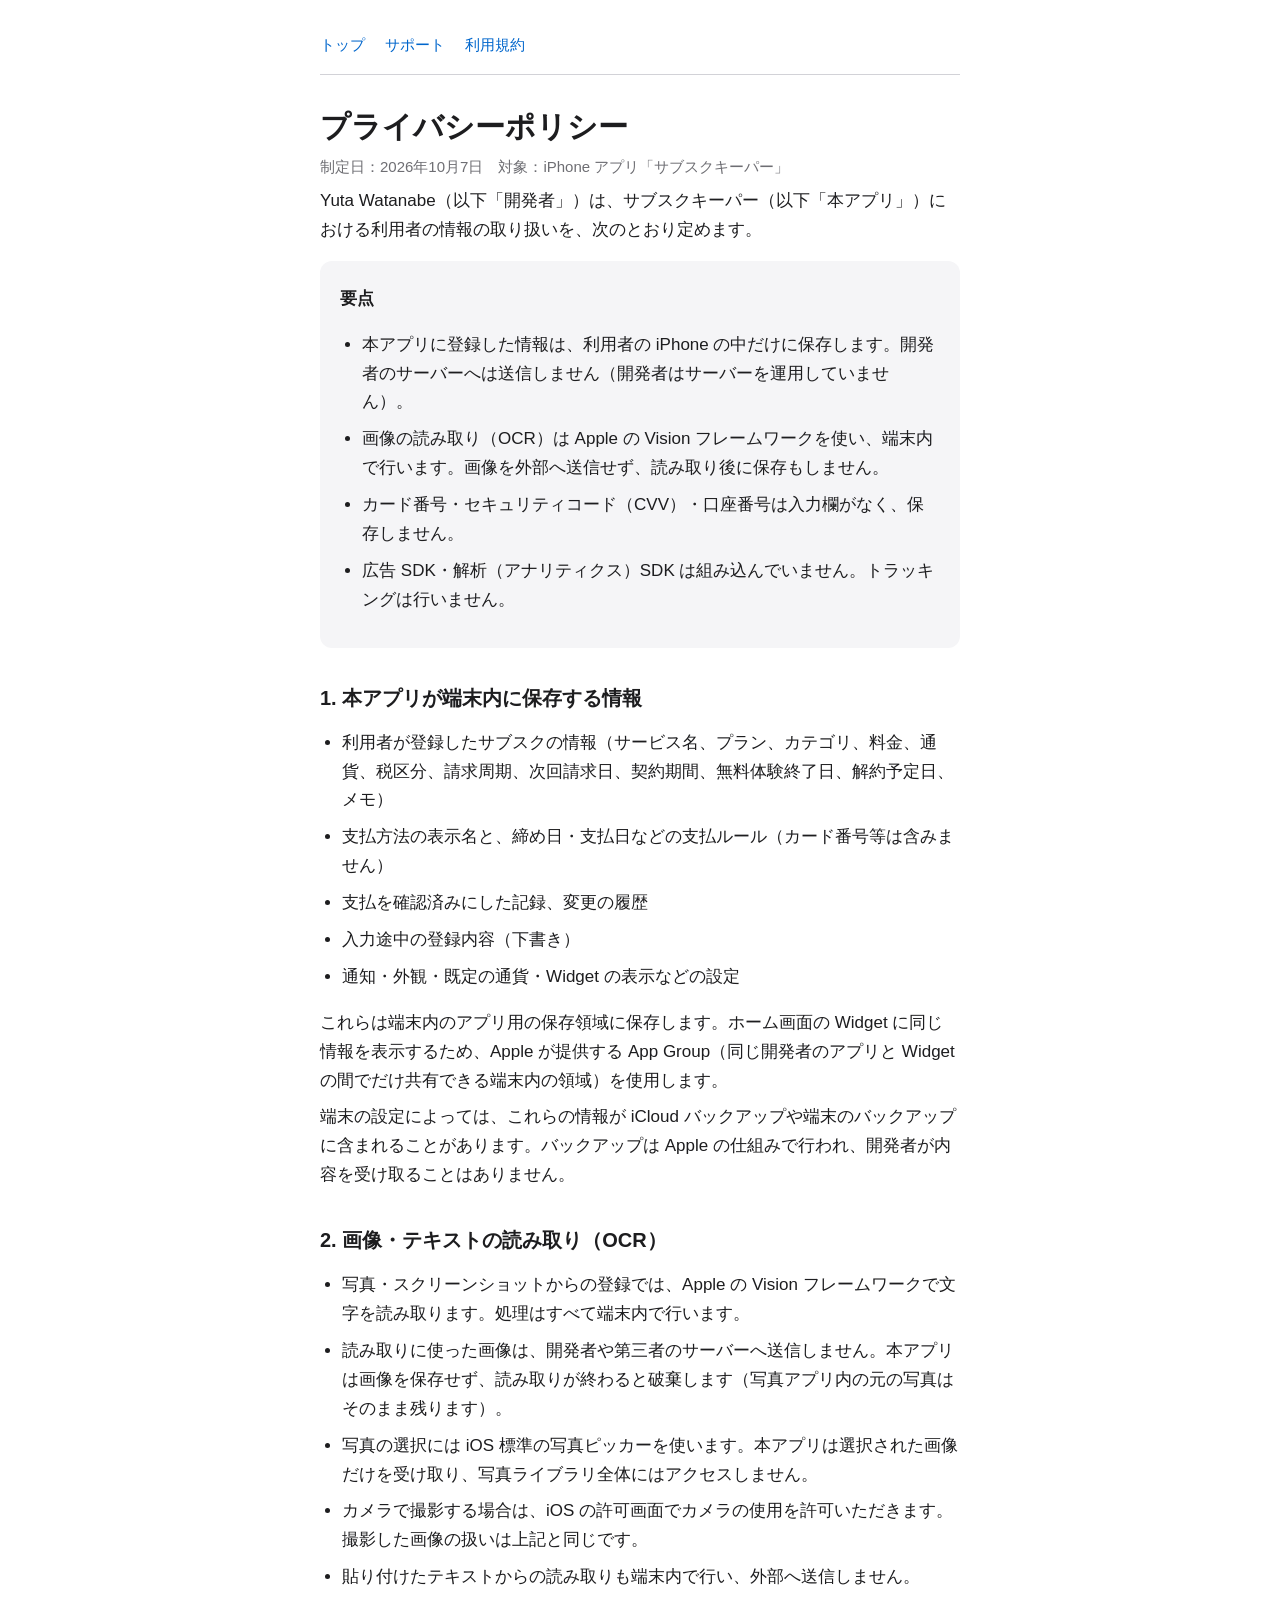
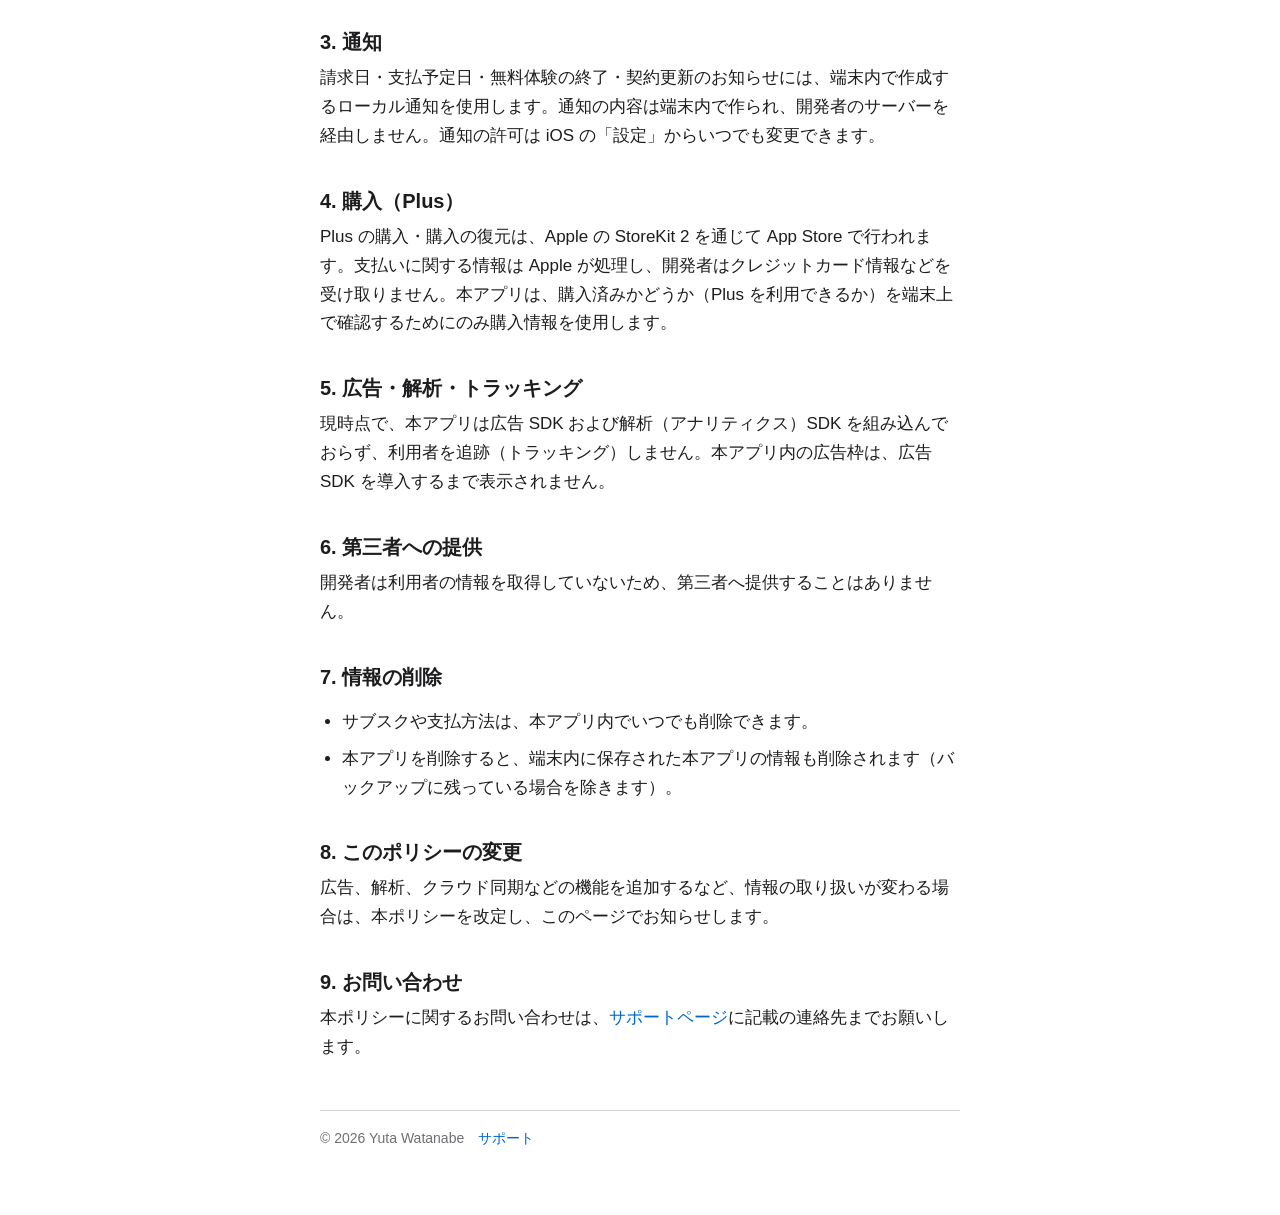
==== privacy/index.html @ 4e559c2b "サブスクキーパー：トップ・プライバシーポリシー・サポートページ Co-Authored-By: Claude Opus 5.5 <noreply@anthropic.com>" ====
<!doctype html>
<html lang="ja">
<head>
<meta charset="utf-8">
<meta name="viewport" content="width=device-width, initial-scale=1">
<title>プライバシーポリシー｜サブスクキーパー</title>
<link rel="stylesheet" href="../style.css">
</head>
<body>
<main>
  <nav aria-label="サイト内">
    <a href="../">トップ</a>
    <a href="../support/">サポート</a>
    <a href="https://www.apple.com/legal/internet-services/itunes/dev/stdeula/">利用規約</a>
  </nav>

  <h1>プライバシーポリシー</h1>
  <p class="muted">制定日：2026年10月7日　対象：iPhone アプリ「サブスクキーパー」</p>

  <p>Yuta Watanabe（以下「開発者」）は、サブスクキーパー（以下「本アプリ」）における利用者の情報の取り扱いを、次のとおり定めます。</p>

  <div class="card">
    <p><strong>要点</strong></p>
    <ul>
      <li>本アプリに登録した情報は、利用者の iPhone の中だけに保存します。開発者のサーバーへは送信しません（開発者はサーバーを運用していません）。</li>
      <li>画像の読み取り（OCR）は Apple の Vision フレームワークを使い、端末内で行います。画像を外部へ送信せず、読み取り後に保存もしません。</li>
      <li>カード番号・セキュリティコード（CVV）・口座番号は入力欄がなく、保存しません。</li>
      <li>広告 SDK・解析（アナリティクス）SDK は組み込んでいません。トラッキングは行いません。</li>
    </ul>
  </div>

  <h2>1. 本アプリが端末内に保存する情報</h2>
  <ul>
    <li>利用者が登録したサブスクの情報（サービス名、プラン、カテゴリ、料金、通貨、税区分、請求周期、次回請求日、契約期間、無料体験終了日、解約予定日、メモ）</li>
    <li>支払方法の表示名と、締め日・支払日などの支払ルール（カード番号等は含みません）</li>
    <li>支払を確認済みにした記録、変更の履歴</li>
    <li>入力途中の登録内容（下書き）</li>
    <li>通知・外観・既定の通貨・Widget の表示などの設定</li>
  </ul>
  <p>これらは端末内のアプリ用の保存領域に保存します。ホーム画面の Widget に同じ情報を表示するため、Apple が提供する App Group（同じ開発者のアプリと Widget の間でだけ共有できる端末内の領域）を使用します。</p>
  <p>端末の設定によっては、これらの情報が iCloud バックアップや端末のバックアップに含まれることがあります。バックアップは Apple の仕組みで行われ、開発者が内容を受け取ることはありません。</p>

  <h2>2. 画像・テキストの読み取り（OCR）</h2>
  <ul>
    <li>写真・スクリーンショットからの登録では、Apple の Vision フレームワークで文字を読み取ります。処理はすべて端末内で行います。</li>
    <li>読み取りに使った画像は、開発者や第三者のサーバーへ送信しません。本アプリは画像を保存せず、読み取りが終わると破棄します（写真アプリ内の元の写真はそのまま残ります）。</li>
    <li>写真の選択には iOS 標準の写真ピッカーを使います。本アプリは選択された画像だけを受け取り、写真ライブラリ全体にはアクセスしません。</li>
    <li>カメラで撮影する場合は、iOS の許可画面でカメラの使用を許可いただきます。撮影した画像の扱いは上記と同じです。</li>
    <li>貼り付けたテキストからの読み取りも端末内で行い、外部へ送信しません。</li>
  </ul>

  <h2>3. 通知</h2>
  <p>請求日・支払予定日・無料体験の終了・契約更新のお知らせには、端末内で作成するローカル通知を使用します。通知の内容は端末内で作られ、開発者のサーバーを経由しません。通知の許可は iOS の「設定」からいつでも変更できます。</p>

  <h2>4. 購入（Plus）</h2>
  <p>Plus の購入・購入の復元は、Apple の StoreKit 2 を通じて App Store で行われます。支払いに関する情報は Apple が処理し、開発者はクレジットカード情報などを受け取りません。本アプリは、購入済みかどうか（Plus を利用できるか）を端末上で確認するためにのみ購入情報を使用します。</p>

  <h2>5. 広告・解析・トラッキング</h2>
  <p>現時点で、本アプリは広告 SDK および解析（アナリティクス）SDK を組み込んでおらず、利用者を追跡（トラッキング）しません。本アプリ内の広告枠は、広告 SDK を導入するまで表示されません。</p>

  <h2>6. 第三者への提供</h2>
  <p>開発者は利用者の情報を取得していないため、第三者へ提供することはありません。</p>

  <h2>7. 情報の削除</h2>
  <ul>
    <li>サブスクや支払方法は、本アプリ内でいつでも削除できます。</li>
    <li>本アプリを削除すると、端末内に保存された本アプリの情報も削除されます（バックアップに残っている場合を除きます）。</li>
  </ul>

  <h2>8. このポリシーの変更</h2>
  <p>広告、解析、クラウド同期などの機能を追加するなど、情報の取り扱いが変わる場合は、本ポリシーを改定し、このページでお知らせします。</p>

  <h2>9. お問い合わせ</h2>
  <p>本ポリシーに関するお問い合わせは、<a href="../support/">サポートページ</a>に記載の連絡先までお願いします。</p>

  <footer>© 2026 Yuta Watanabe　<a href="../support/">サポート</a></footer>
</main>
</body>
</html>
---- style.css ----
:root {
  color-scheme: light dark;
  --bg: #ffffff;
  --fg: #1d1d1f;
  --muted: #6e6e73;
  --line: #d2d2d7;
  --link: #0066cc;
  --card: #f5f5f7;
}
@media (prefers-color-scheme: dark) {
  :root {
    --bg: #000000;
    --fg: #f5f5f7;
    --muted: #a1a1a6;
    --line: #424245;
    --link: #2997ff;
    --card: #1c1c1e;
  }
}
* { box-sizing: border-box; }
body {
  margin: 0;
  background: var(--bg);
  color: var(--fg);
  font-family: -apple-system, BlinkMacSystemFont, "Hiragino Sans", "Hiragino Kaku Gothic ProN", "Yu Gothic UI", sans-serif;
  font-size: 17px;
  line-height: 1.7;
  -webkit-text-size-adjust: 100%;
}
main { max-width: 680px; margin: 0 auto; padding: 32px 20px 64px; }
nav { display: flex; flex-wrap: wrap; gap: 8px 20px; padding-bottom: 16px; border-bottom: 1px solid var(--line); font-size: 15px; }
a { color: var(--link); text-decoration: none; }
a:hover, a:focus-visible { text-decoration: underline; }
h1 { font-size: 30px; line-height: 1.3; margin: 32px 0 8px; }
h2 { font-size: 20px; line-height: 1.4; margin: 36px 0 8px; }
h3 { font-size: 17px; margin: 24px 0 4px; }
p, li { margin: 8px 0; }
ul { padding-left: 1.3em; }
.muted { color: var(--muted); font-size: 15px; }
.card { background: var(--card); border-radius: 12px; padding: 16px 20px; margin: 16px 0; }
footer { margin-top: 48px; padding-top: 16px; border-top: 1px solid var(--line); color: var(--muted); font-size: 14px; }
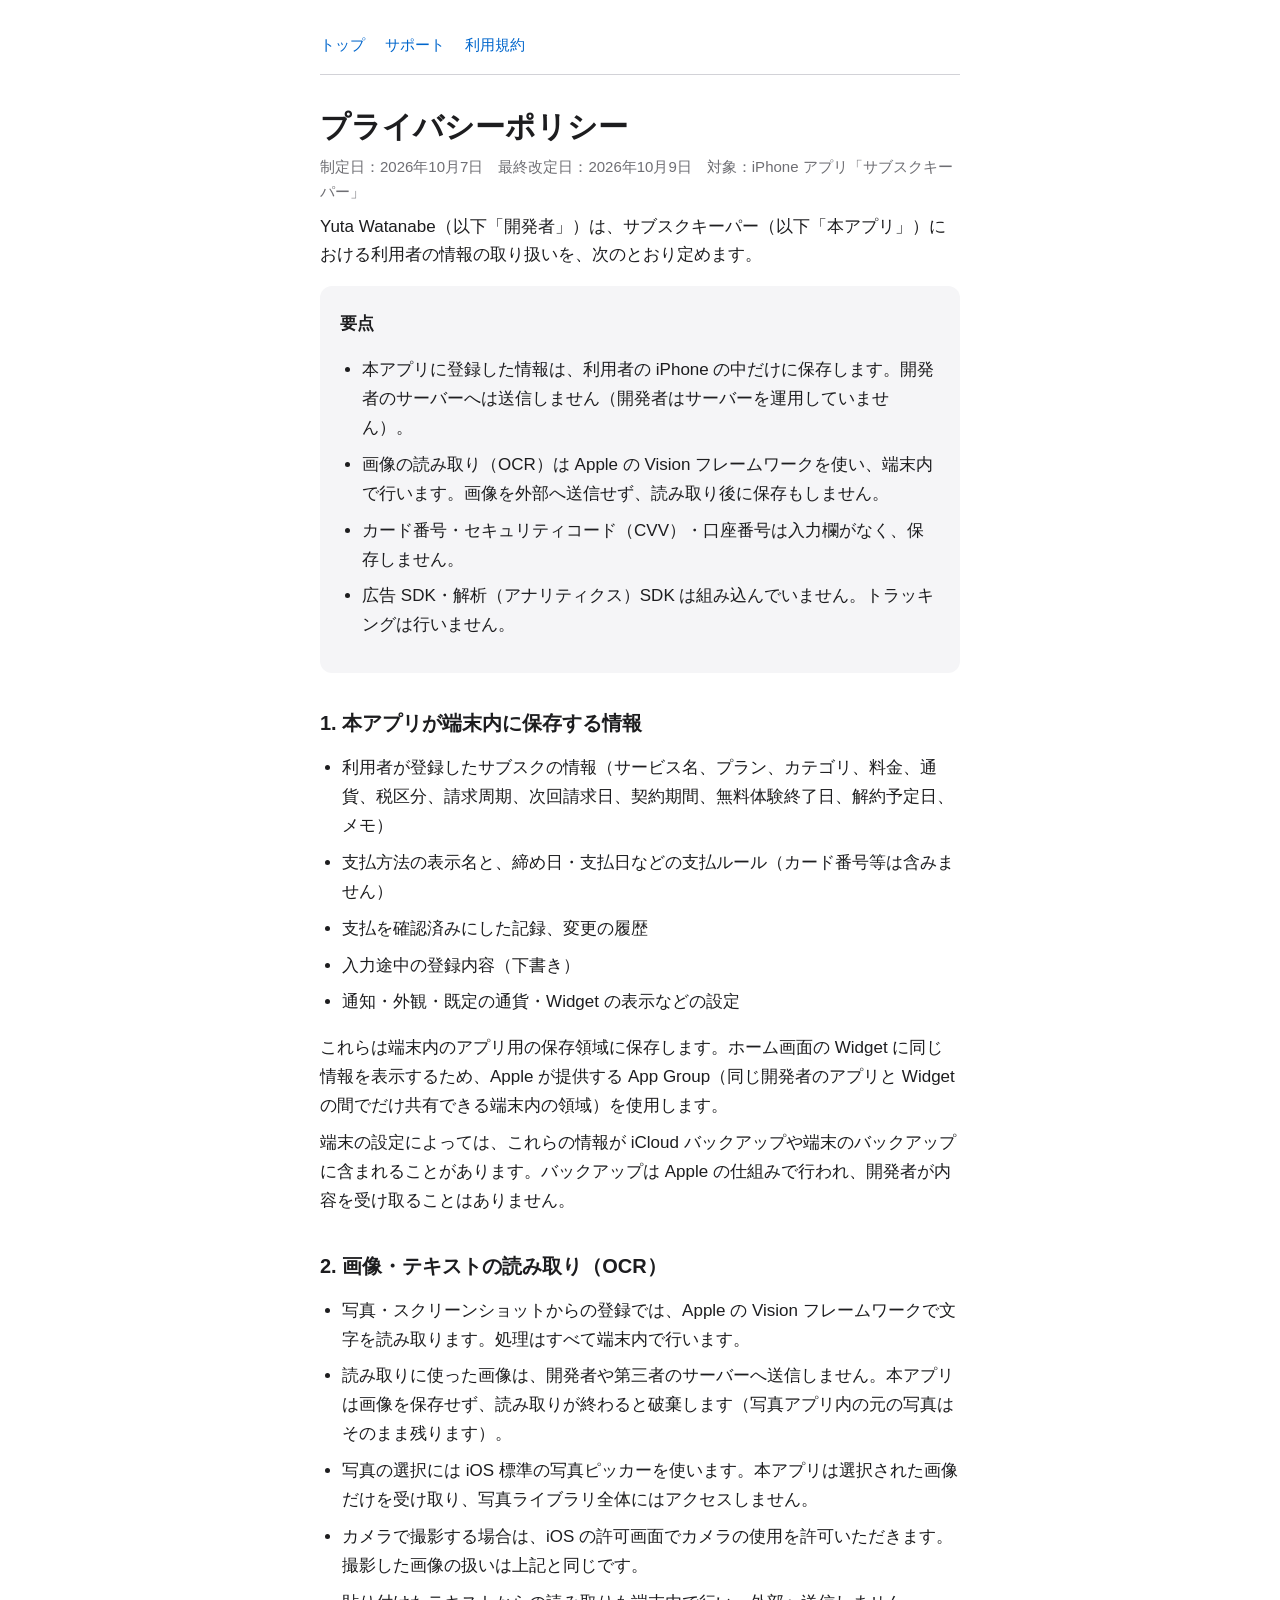
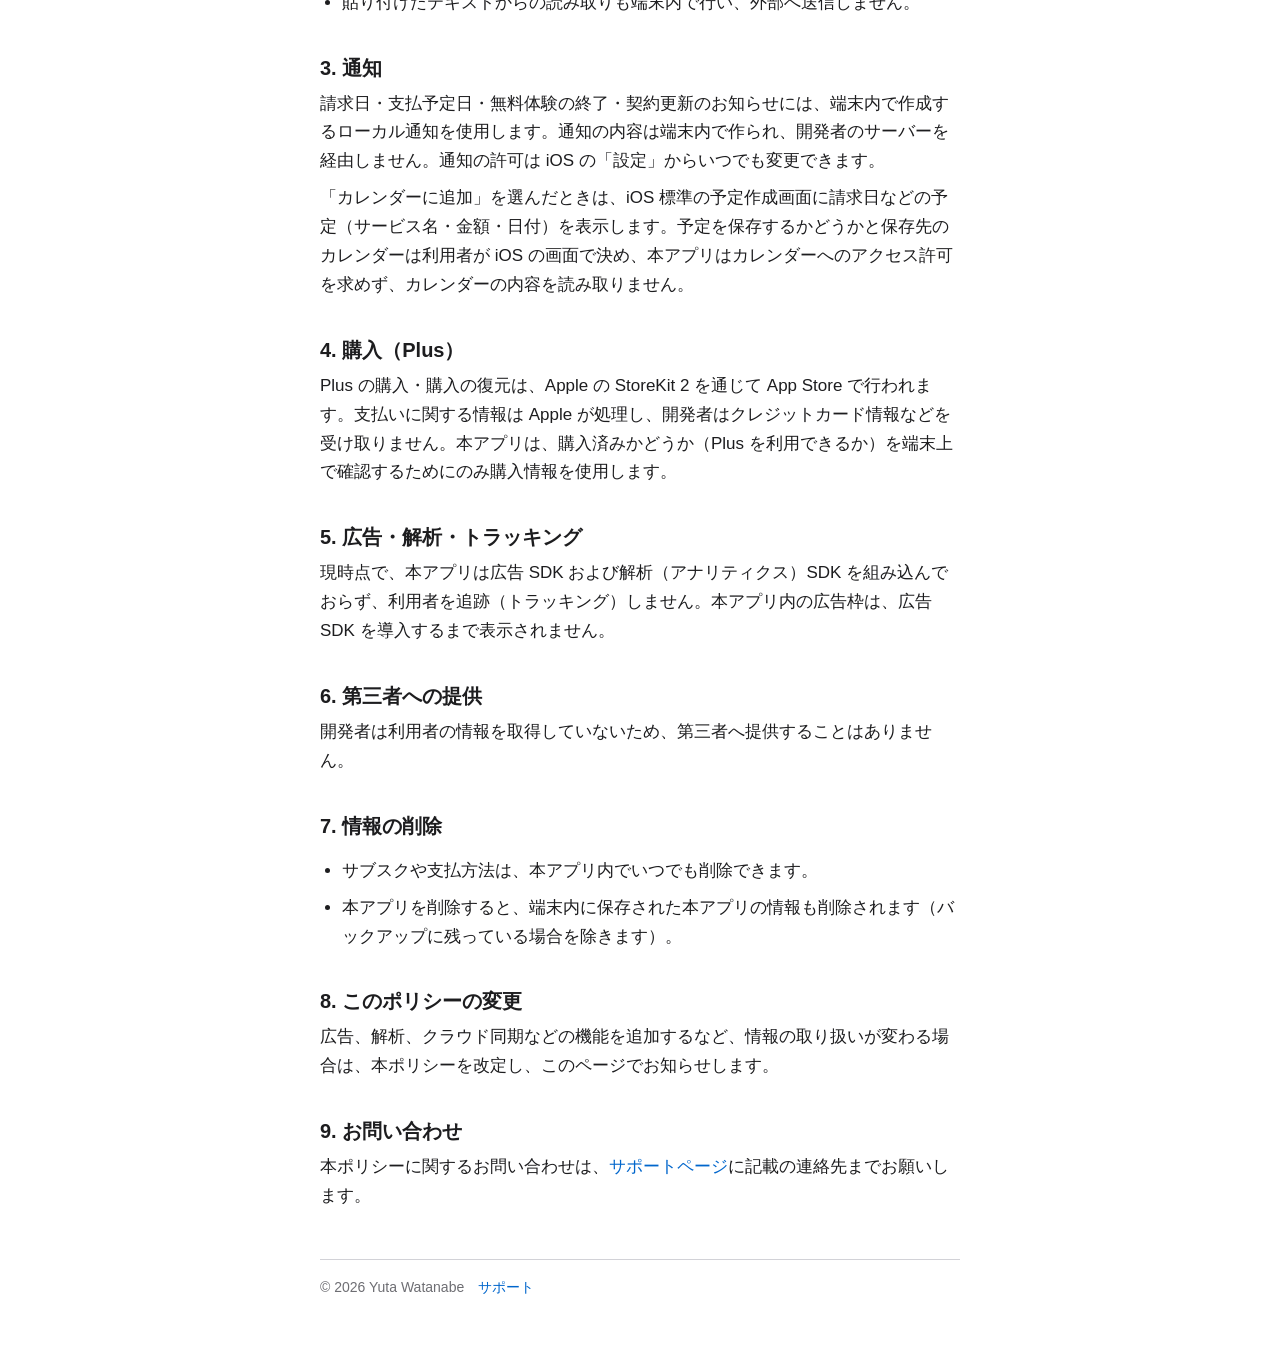
==== commit cc5b82b1: "プライバシーポリシー：純正カレンダーへの追加について追記 Co-Authored-By: Claude Opus 5.5 <noreply@anthropic.com>" ====
--- a/privacy/index.html
+++ b/privacy/index.html
@@ -15,7 +15,7 @@
   </nav>
 
   <h1>プライバシーポリシー</h1>
-  <p class="muted">制定日：2026年10月7日　対象：iPhone アプリ「サブスクキーパー」</p>
+  <p class="muted">制定日：2026年10月7日　最終改定日：2026年10月9日　対象：iPhone アプリ「サブスクキーパー」</p>
 
   <p>Yuta Watanabe（以下「開発者」）は、サブスクキーパー（以下「本アプリ」）における利用者の情報の取り扱いを、次のとおり定めます。</p>
 
@@ -51,6 +51,7 @@
 
   <h2>3. 通知</h2>
   <p>請求日・支払予定日・無料体験の終了・契約更新のお知らせには、端末内で作成するローカル通知を使用します。通知の内容は端末内で作られ、開発者のサーバーを経由しません。通知の許可は iOS の「設定」からいつでも変更できます。</p>
+  <p>「カレンダーに追加」を選んだときは、iOS 標準の予定作成画面に請求日などの予定（サービス名・金額・日付）を表示します。予定を保存するかどうかと保存先のカレンダーは利用者が iOS の画面で決め、本アプリはカレンダーへのアクセス許可を求めず、カレンダーの内容を読み取りません。</p>
 
   <h2>4. 購入（Plus）</h2>
   <p>Plus の購入・購入の復元は、Apple の StoreKit 2 を通じて App Store で行われます。支払いに関する情報は Apple が処理し、開発者はクレジットカード情報などを受け取りません。本アプリは、購入済みかどうか（Plus を利用できるか）を端末上で確認するためにのみ購入情報を使用します。</p>
